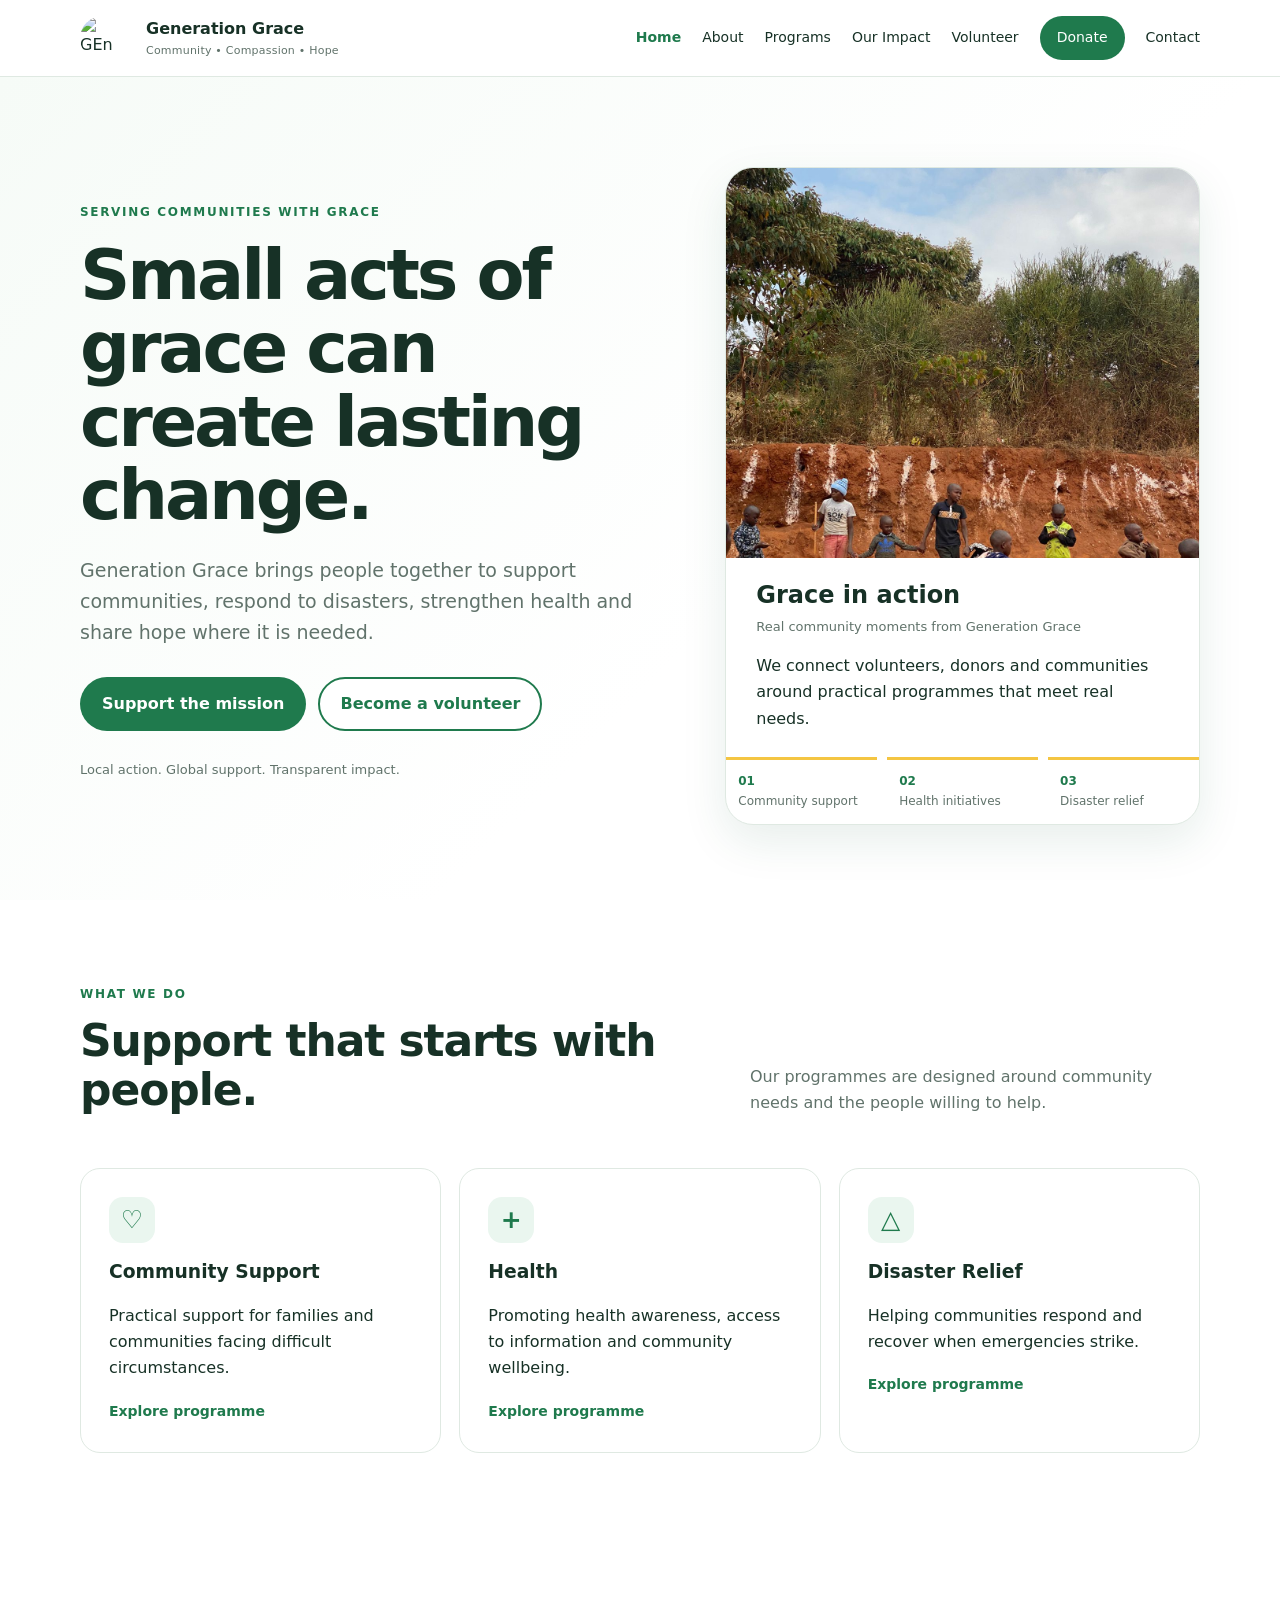
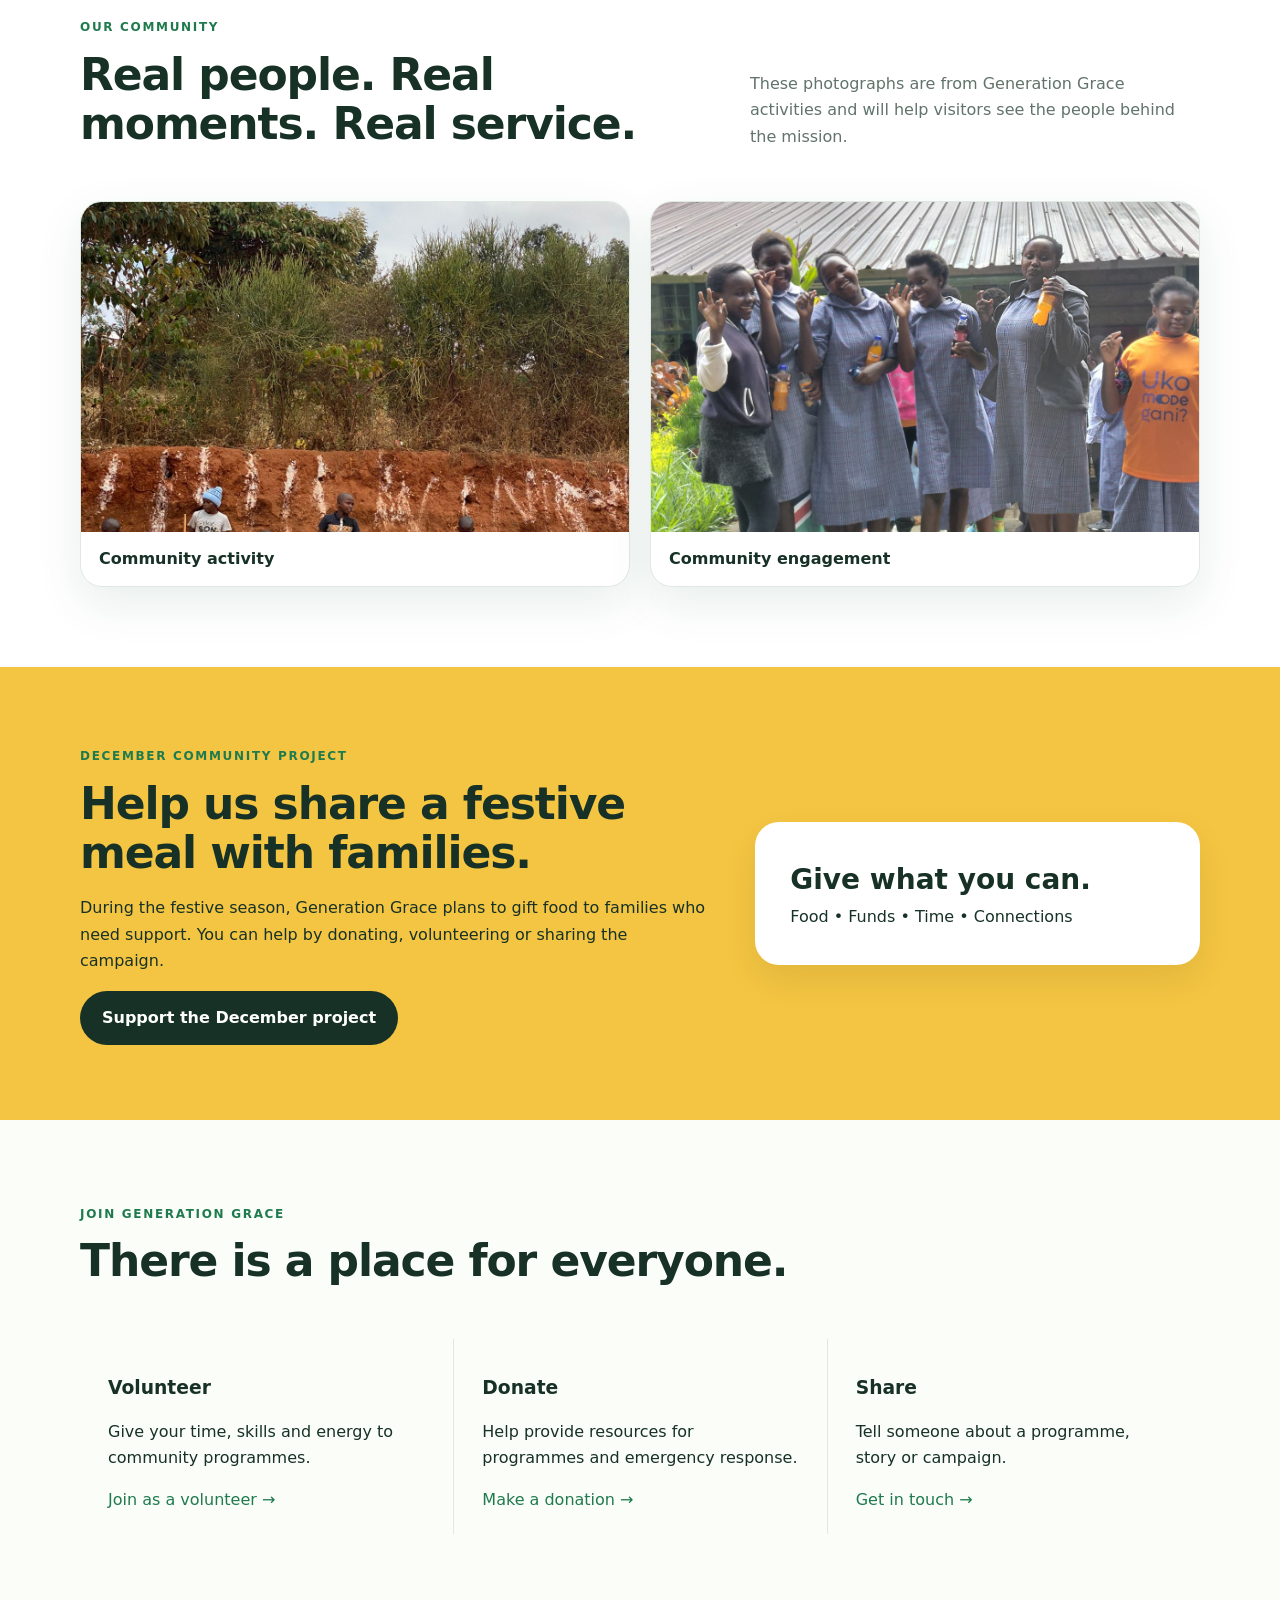
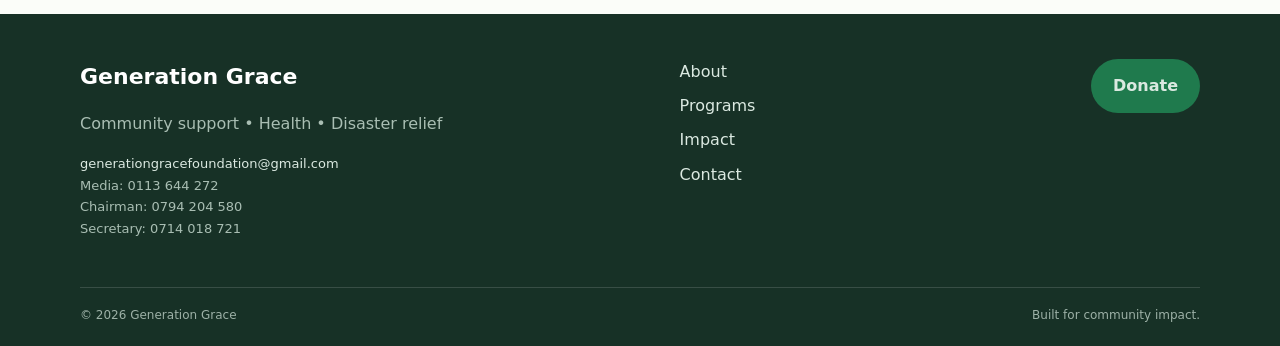
==== index.html @ df06a400 "Update index.html" ====
<!doctype html>
<html lang="en">
<head>
  <meta charset="utf-8">
  <meta name="viewport" content="width=device-width, initial-scale=1">
  <meta name="description" content="Generation Grace Foundation supports communities through community support, health initiatives and disaster relief, with volunteers and donors working together.">
  <title>Generation Grace | Community. Compassion. Hope.</title>
  <link rel="stylesheet" href="assets/css/style.css">
</head>
<body>
<a class="skip-link" href="#main">Skip to content</a>

<header class="site-header">
  <div class="container nav-wrap">
    <a class="brand" href="index.html" aria-label="Generation Grace home">
    <img src="assets/images/logo.jpg" alt="GEn grace logo" style="height: 45px; width: 45px; object-fit: cover; border-radius: 50%; margin-right: 10px;">
      <span><strong>Generation Grace</strong><small>Community • Compassion • Hope</small></span>
    </a>
    <button class="menu-toggle" aria-expanded="false" aria-controls="site-nav">Menu</button>
    <nav id="site-nav" class="site-nav" aria-label="Main navigation">
      <a class="active" href="index.html">Home</a>
      <a href="about.html">About</a>
      <a href="programs.html">Programs</a>
      <a href="impact.html">Our Impact</a>
      <a href="volunteer.html">Volunteer</a>
      <a class="nav-donate" href="donate.html">Donate</a>
      <a href="contact.html">Contact</a>
    </nav>
  </div>
</header>

<main id="main">
<section class="hero">
  <div class="container hero-grid">
    <div>
      <span class="eyebrow">Serving communities with grace</span>
      <h1>Small acts of grace can create lasting change.</h1>
      <p class="lead">Generation Grace brings people together to support communities, respond to disasters, strengthen health and share hope where it is needed.</p>
      <div class="hero-actions">
        <a class="btn btn-primary" href="donate.html">Support the mission</a>
        <a class="btn btn-outline" href="volunteer.html">Become a volunteer</a>
      </div>
      <p class="trust-note">Local action. Global support. Transparent impact.</p>
    </div>
    <div class="hero-card photo-card" aria-label="Generation Grace community activity">
      <img class="hero-photo" src="assets/images/generation-grace-community.jpg" alt="Children taking part in a Generation Grace community activity">
      <div class="photo-caption"><strong>Grace in action</strong><span>Real community moments from Generation Grace</span></div>
      <p>We connect volunteers, donors and communities around practical programmes that meet real needs.</p>
      <div class="mini-stats">
        <div><strong>01</strong><span>Community support</span></div>
        <div><strong>02</strong><span>Health initiatives</span></div>
        <div><strong>03</strong><span>Disaster relief</span></div>
      </div>
    </div>
  </div>
</section>

<section class="section">
  <div class="container">
    <div class="section-heading">
      <div><span class="eyebrow">What we do</span><h2>Support that starts with people.</h2></div>
      <p>Our programmes are designed around community needs and the people willing to help.</p>
    </div>
    <div class="cards-3">
      <article class="card"><span class="icon">♡</span><h3>Community Support</h3><p>Practical support for families and communities facing difficult circumstances.</p><a href="programs.html#community">Explore programme</a></article>
      <article class="card"><span class="icon">+</span><h3>Health</h3><p>Promoting health awareness, access to information and community wellbeing.</p><a href="programs.html#health">Explore programme</a></article>
      <article class="card"><span class="icon">△</span><h3>Disaster Relief</h3><p>Helping communities respond and recover when emergencies strike.</p><a href="programs.html#relief">Explore programme</a></article>
    </div>
  </div>
</section>

<section class="section photo-section">
  <div class="container">
    <div class="section-heading">
      <div><span class="eyebrow">Our community</span><h2>Real people. Real moments. Real service.</h2></div>
      <p>These photographs are from Generation Grace activities and will help visitors see the people behind the mission.</p>
    </div>
    <div class="photo-grid">
      <figure><img src="assets/images/generation-grace-community.jpg" alt="Children participating in a Generation Grace community activity"><figcaption>Community activity</figcaption></figure>
      <figure><img src="assets/images/generation-grace-team.jpg" alt="Young people participating in a Generation Grace activity"><figcaption>Community engagement</figcaption></figure>
    </div>
  </div>
</section>

<section class="campaign">
  <div class="container campaign-grid">
    <div>
      <span class="eyebrow">December community project</span>
      <h2>Help us share a festive meal with families.</h2>
      <p>During the festive season, Generation Grace plans to gift food to families who need support. You can help by donating, volunteering or sharing the campaign.</p>
      <a class="btn btn-dark" href="donate.html?campaign=december">Support the December project</a>
    </div>
    <div class="campaign-box">
      <strong>Give what you can.</strong>
      <span>Food • Funds • Time • Connections</span>
    </div>
  </div>
</section>

<section class="section soft">
  <div class="container">
    <div class="section-heading">
      <div><span class="eyebrow">Join Generation Grace</span><h2>There is a place for everyone.</h2></div>
    </div>
    <div class="join-grid">
      <div><h3>Volunteer</h3><p>Give your time, skills and energy to community programmes.</p><a href="volunteer.html">Join as a volunteer →</a></div>
      <div><h3>Donate</h3><p>Help provide resources for programmes and emergency response.</p><a href="donate.html">Make a donation →</a></div>
      <div><h3>Share</h3><p>Tell someone about a programme, story or campaign.</p><a href="contact.html">Get in touch →</a></div>
    </div>
  </div>
</section>
</main>

<footer class="footer">
  <div class="container footer-grid">
    <div><strong class="footer-brand">Generation Grace</strong><p>Community support • Health • Disaster relief</p>
      <p class="footer-contact"><a href="mailto:generationgracefoundation@gmail.com">generationgracefoundation@gmail.com</a><br>Media: 0113 644 272<br>Chairman: 0794 204 580<br>Secretary: 0714 018 721</p></div>
    <div><a href="about.html">About</a><a href="programs.html">Programs</a><a href="impact.html">Impact</a><a href="contact.html">Contact</a></div>
    <div><a class="btn btn-primary" href="donate.html">Donate</a></div>
  </div>
  <div class="container footer-bottom"><span>© <span id="year"></span> Generation Grace</span><span>Built for community impact.</span></div>
</footer>
<script src="assets/js/main.js"></script>
</body>
</html>
---- assets/css/style.css ----
:root{--green:#1f7a4d;--green-dark:#145437;--green-soft:#eaf6ef;--yellow:#f4c542;--ink:#173126;--muted:#61736b;--white:#fff;--cream:#fbfdf9;--line:#dfe9e2;--shadow:0 16px 45px rgba(20,84,55,.10);--radius:20px}*{box-sizing:border-box}html{scroll-behavior:smooth}body{margin:0;font-family:Inter,ui-sans-serif,system-ui,-apple-system,BlinkMacSystemFont,"Segoe UI",sans-serif;color:var(--ink);background:var(--white);line-height:1.65}a{color:var(--green);text-decoration:none}a:hover{text-decoration:underline}.container{width:min(1120px,92%);margin:auto}.skip-link{position:absolute;left:-9999px;top:auto}.skip-link:focus{left:16px;top:16px;background:#fff;padding:10px 14px;z-index:1000;border-radius:8px}.site-header{position:sticky;top:0;z-index:100;background:rgba(255,255,255,.96);border-bottom:1px solid var(--line);backdrop-filter:blur(10px)}.nav-wrap{min-height:76px;display:flex;align-items:center;justify-content:space-between;gap:24px}.brand{display:flex;align-items:center;gap:11px;color:var(--ink);text-decoration:none}.brand small{display:block;color:var(--muted);font-size:11px;letter-spacing:.02em}.logo-placeholder{display:grid;place-items:center;width:46px;height:46px;border-radius:50%;background:var(--green);color:#fff;font-weight:800;border:5px solid var(--yellow)}.site-nav{display:flex;align-items:center;gap:21px;font-size:14px}.site-nav a{color:var(--ink)}.site-nav a.active{color:var(--green);font-weight:750}.site-nav .nav-donate{background:var(--green);color:#fff;padding:10px 17px;border-radius:999px}.menu-toggle{display:none;border:1px solid var(--line);background:#fff;border-radius:9px;padding:9px 12px;font-weight:700}.hero{background:linear-gradient(135deg,#f6fbf7 0%,#fff 60%);padding:90px 0 75px}.hero-grid{display:grid;grid-template-columns:1.1fr .9fr;gap:65px;align-items:center}.eyebrow{display:inline-block;text-transform:uppercase;letter-spacing:.14em;font-weight:800;font-size:12px;color:var(--green)}h1{font-size:clamp(40px,6vw,70px);line-height:1.05;letter-spacing:-.045em;margin:14px 0 22px}h2{font-size:clamp(29px,4vw,44px);line-height:1.12;letter-spacing:-.025em;margin:10px 0 18px}h3{line-height:1.2}.lead{font-size:19px;color:var(--muted);max-width:650px}.hero-actions{display:flex;flex-wrap:wrap;gap:12px;margin:28px 0}.btn{display:inline-flex;align-items:center;justify-content:center;min-height:48px;padding:12px 20px;border-radius:999px;font-weight:800;border:2px solid transparent;cursor:pointer;text-decoration:none}.btn:hover{text-decoration:none;transform:translateY(-1px)}.btn-primary{background:var(--green);color:#fff}.btn-outline{background:#fff;border-color:var(--green);color:var(--green)}.btn-dark{background:var(--ink);color:#fff}.trust-note,.small-note{font-size:13px;color:var(--muted)}.hero-card{background:#fff;border:1px solid var(--line);border-radius:28px;padding:32px;box-shadow:var(--shadow)}.hands-art{height:220px;border-radius:20px;background:linear-gradient(145deg,var(--green-soft),#fff8d9);display:grid;place-items:center;font-size:88px;margin-bottom:25px}.mini-stats{display:grid;grid-template-columns:repeat(3,1fr);gap:10px;margin-top:25px}.mini-stats div{padding:12px;border-top:3px solid var(--yellow)}.mini-stats strong,.mini-stats span{display:block}.mini-stats strong{font-size:12px;color:var(--green)}.mini-stats span{font-size:12px;color:var(--muted)}.section{padding:80px 0}.section.soft{background:var(--cream)}.section-heading{display:flex;justify-content:space-between;gap:40px;align-items:end;margin-bottom:35px}.section-heading>p{max-width:450px;color:var(--muted)}.cards-3{display:grid;grid-template-columns:repeat(3,1fr);gap:18px}.card,.side-card,.form-card,.payment-card{border:1px solid var(--line);border-radius:var(--radius);padding:28px;background:#fff}.card{min-height:245px}.icon{display:grid;place-items:center;width:46px;height:46px;border-radius:14px;background:var(--green-soft);color:var(--green);font-size:25px;font-weight:900}.card a{font-weight:800;font-size:14px}.campaign{padding:75px 0;background:var(--yellow)}.campaign-grid{display:grid;grid-template-columns:1fr .7fr;gap:40px;align-items:center}.campaign-box{background:#fff;border-radius:24px;padding:35px;box-shadow:0 15px 35px rgba(0,0,0,.08)}.campaign-box strong,.campaign-box span{display:block}.campaign-box strong{font-size:28px}.join-grid{display:grid;grid-template-columns:repeat(3,1fr);gap:0}.join-grid>div{padding:20px 28px;border-left:1px solid var(--line)}.join-grid>div:first-child{border-left:0}.page-hero{padding:75px 0;background:var(--green-soft)}.page-hero h1{font-size:clamp(40px,6vw,62px);max-width:800px}.page-hero p{font-size:19px;color:var(--muted);max-width:720px}.content-narrow{max-width:900px}.values{display:grid;grid-template-columns:repeat(2,1fr);gap:16px;margin-top:30px}.values article{padding:24px;border:1px solid var(--line);border-radius:16px}.values span{font-weight:900;color:var(--green)}.quote-band{background:var(--ink);color:#fff;padding:70px 0}.quote-band p{font-size:clamp(28px,4vw,48px);max-width:850px;line-height:1.2;margin:0}.program-list{display:grid;gap:20px}.program{display:grid;grid-template-columns:80px 1fr;gap:25px;padding:34px;border:1px solid var(--line);border-radius:22px}.program-number{font-size:25px;font-weight:900;color:var(--green)}.program ul{color:var(--muted)}.featured-program{background:var(--green-soft);border-color:#b9dec8}.impact-grid{display:grid;grid-template-columns:repeat(3,1fr);gap:18px}.impact-stat{padding:28px;border:1px solid var(--line);border-radius:18px}.impact-stat strong{display:block;font-size:45px;color:var(--green)}.impact-stat span,.impact-stat small{display:block}.impact-stat small{color:var(--muted);font-size:12px}.story-placeholder{margin-top:25px;padding:45px;border-radius:24px;background:var(--cream);border:1px dashed #aac8b5}.form-layout{display:grid;grid-template-columns:1fr .45fr;gap:35px}.form-layout form,.form-card form{display:grid;gap:17px}label{font-weight:750;font-size:14px}input,select,textarea{display:block;width:100%;margin-top:7px;border:1px solid #cbd9d0;border-radius:10px;padding:13px 14px;font:inherit;background:#fff;color:var(--ink)}input:focus,select:focus,textarea:focus{outline:3px solid rgba(244,197,66,.35);border-color:var(--green)}.hidden{position:absolute;left:-9999px}.side-card{height:max-content;background:var(--green-soft)}.side-card li{margin:9px 0}.donation-grid{display:grid;grid-template-columns:1fr 1fr;gap:35px}.payment-card{margin:15px 0}.payment-placeholder{padding:15px;border-radius:10px;background:#f5f8f5;color:var(--muted);font-family:ui-monospace,monospace}.footer{background:var(--ink);color:#dbe9e1;padding:45px 0 20px}.footer-grid{display:grid;grid-template-columns:1.5fr 1fr auto;gap:35px;align-items:start}.footer-brand{font-size:22px;color:#fff}.footer-grid p{color:#a9beb3}.footer-grid>div:nth-child(2){display:grid;gap:8px}.footer-grid a{color:#dbe9e1}.footer-bottom{border-top:1px solid rgba(255,255,255,.14);margin-top:35px;padding-top:18px;display:flex;justify-content:space-between;gap:20px;font-size:12px;color:#9db1a7}@media(max-width:800px){.menu-toggle{display:block}.site-nav{display:none;position:absolute;left:4%;right:4%;top:72px;background:#fff;border:1px solid var(--line);padding:15px;border-radius:15px;box-shadow:var(--shadow);flex-direction:column;align-items:stretch}.site-nav.open{display:flex}.site-nav .nav-donate{text-align:center}.hero{padding:60px 0}.hero-grid,.campaign-grid,.form-layout,.donation-grid{grid-template-columns:1fr}.cards-3,.impact-grid{grid-template-columns:1fr}.section-heading{display:block}.join-grid{grid-template-columns:1fr}.join-grid>div,.join-grid>div:first-child{border-left:0;border-top:1px solid var(--line);padding:25px 0}.join-grid>div:first-child{border-top:0}.footer-grid{grid-template-columns:1fr}.footer-bottom{display:block}.footer-bottom span{display:block;margin-top:6px}.values{grid-template-columns:1fr}.program{grid-template-columns:1fr;gap:5px}.mini-stats{grid-template-columns:1fr 1fr}.hero-card{padding:22px}}@media(prefers-reduced-motion:reduce){html{scroll-behavior:auto}.btn:hover{transform:none}}
.photo-card{overflow:hidden;padding:0}.photo-card>p,.photo-card>h2{margin-left:30px;margin-right:30px}.hero-photo{display:block;width:100%;height:390px;object-fit:cover;object-position:center 45%}.photo-caption{padding:18px 30px 0;display:flex;flex-direction:column}.photo-caption strong{font-size:24px}.photo-caption span{color:var(--muted);font-size:13px}.photo-section{background:#fff}.photo-grid,.impact-photos{display:grid;grid-template-columns:1fr 1fr;gap:20px}.photo-grid figure,.impact-photos figure{margin:0;border-radius:22px;overflow:hidden;border:1px solid var(--line);background:#fff;box-shadow:var(--shadow)}.photo-grid img,.impact-photos img{display:block;width:100%;height:330px;object-fit:cover}.photo-grid figcaption,.impact-photos figcaption{padding:14px 18px;font-weight:800}.impact-photos{margin:35px 0}.footer-contact{font-size:13px}.footer-contact a{color:#dbe9e1}@media(max-width:800px){.hero-photo{height:360px}.photo-grid,.impact-photos{grid-template-columns:1fr}.photo-grid img,.impact-photos img{height:300px}}
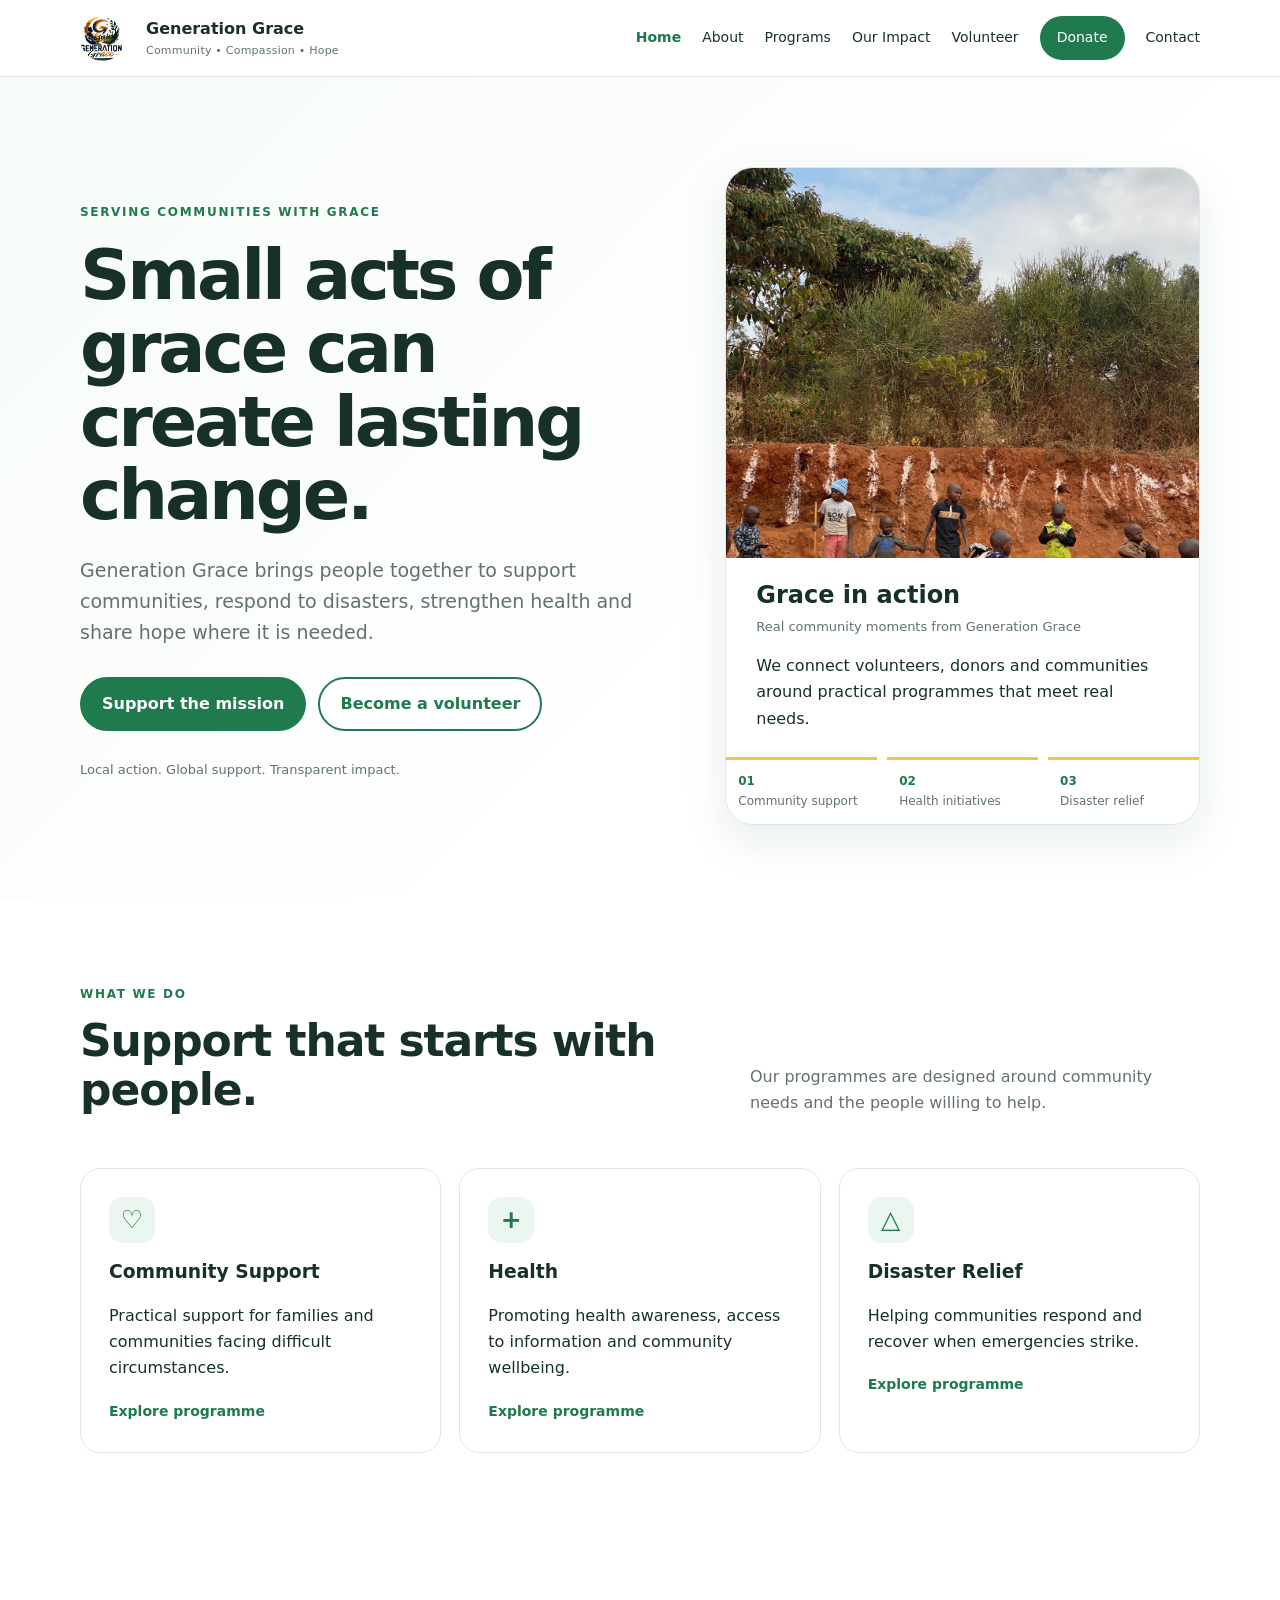
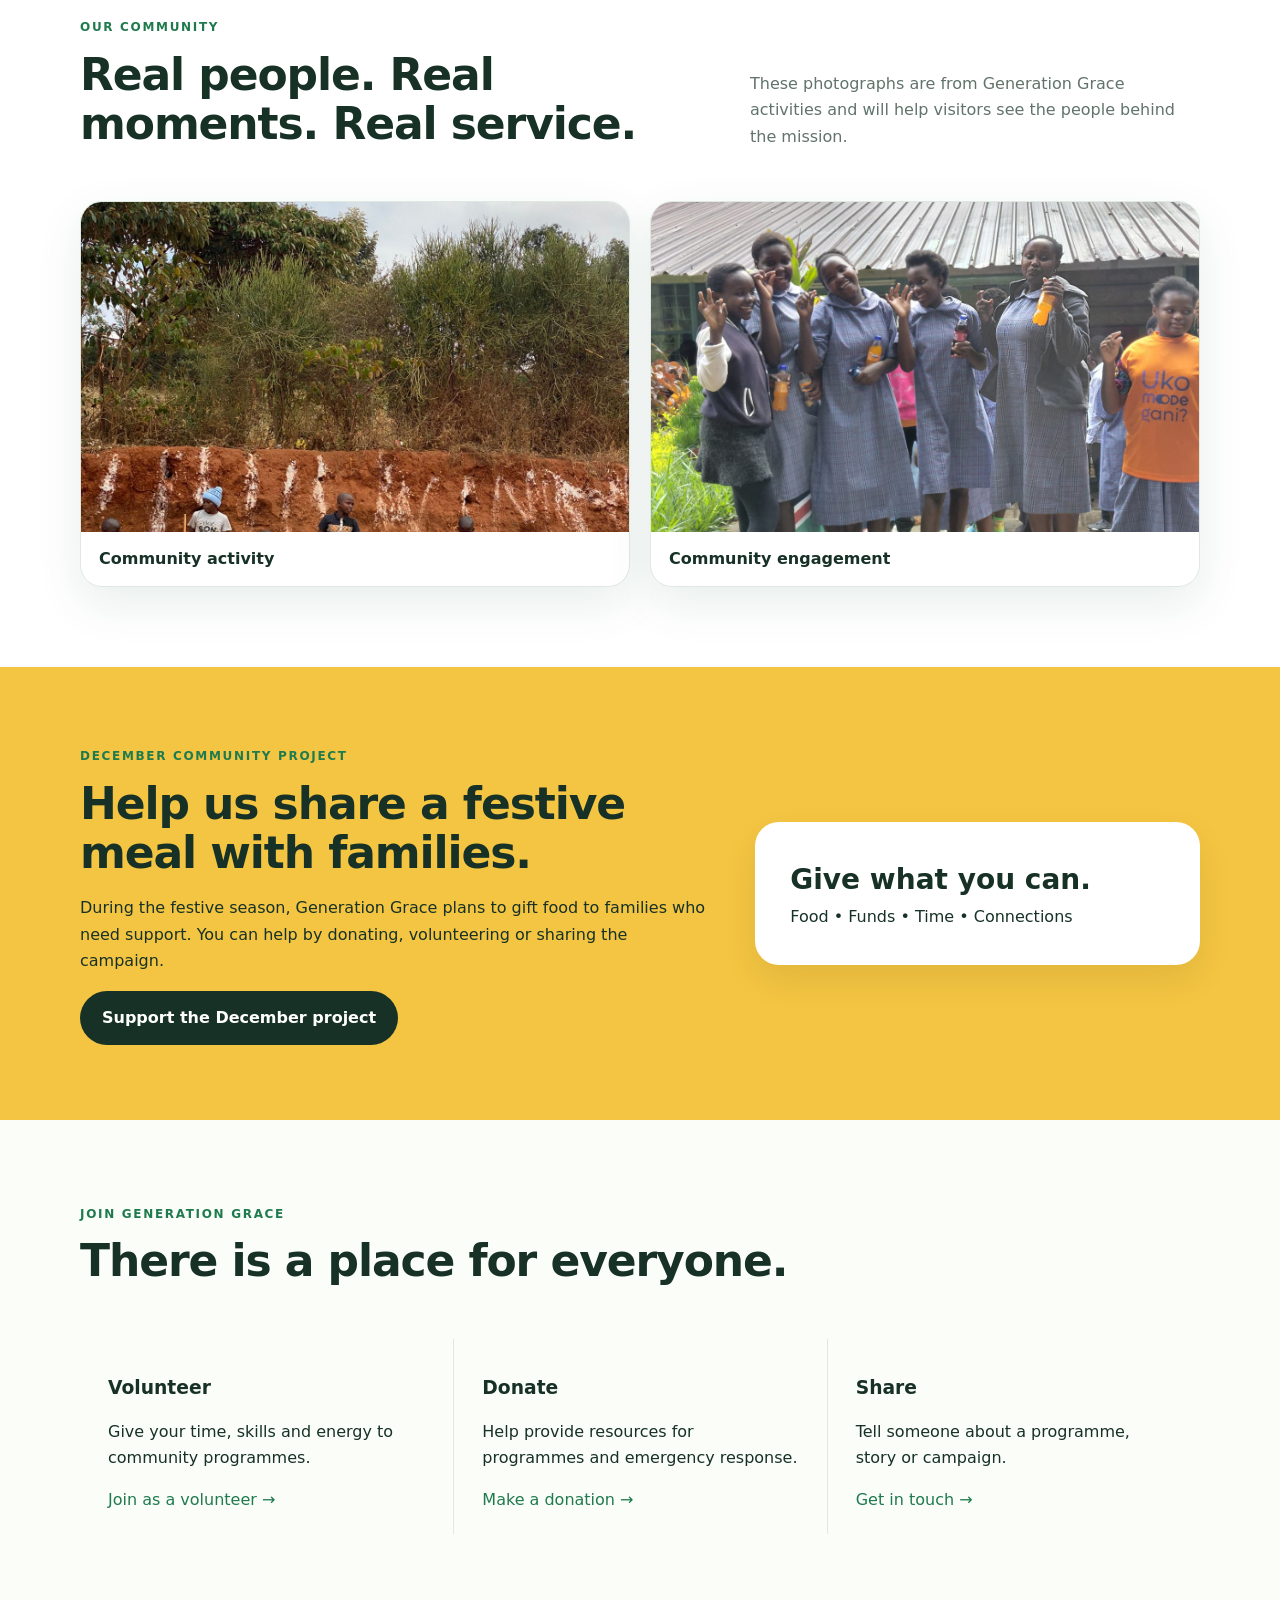
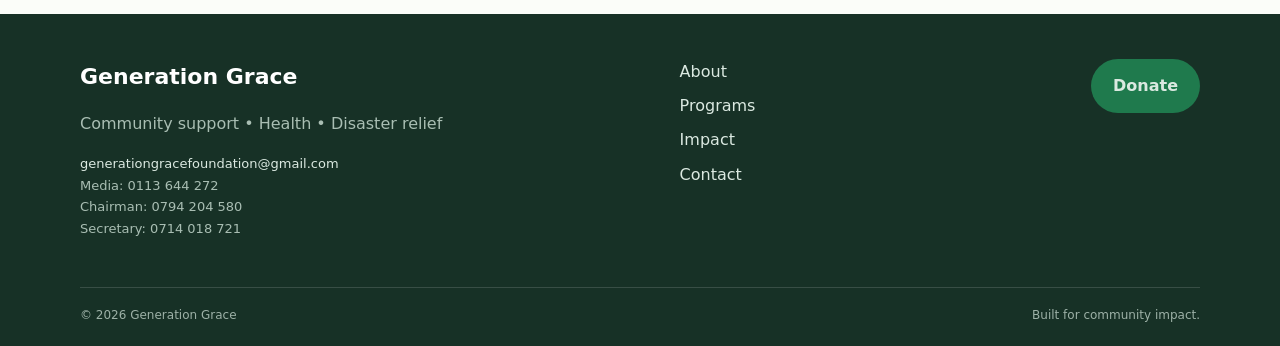
==== commit c5ba0646: "Update index.html" ====
--- a/index.html
+++ b/index.html
@@ -13,7 +13,7 @@
 <header class="site-header">
   <div class="container nav-wrap">
     <a class="brand" href="index.html" aria-label="Generation Grace home">
-    <img src="assets/images/logo.jpg" alt="GEn grace logo" style="height: 45px; width: 45px; object-fit: cover; border-radius: 50%; margin-right: 10px;">
+    <img src="assets/images/GEn grace logo.png" alt="Generation grace logo" style="height: 45px; width: 45px; object-fit: cover; border-radius: 50%; margin-right: 10px;">
       <span><strong>Generation Grace</strong><small>Community • Compassion • Hope</small></span>
     </a>
     <button class="menu-toggle" aria-expanded="false" aria-controls="site-nav">Menu</button>
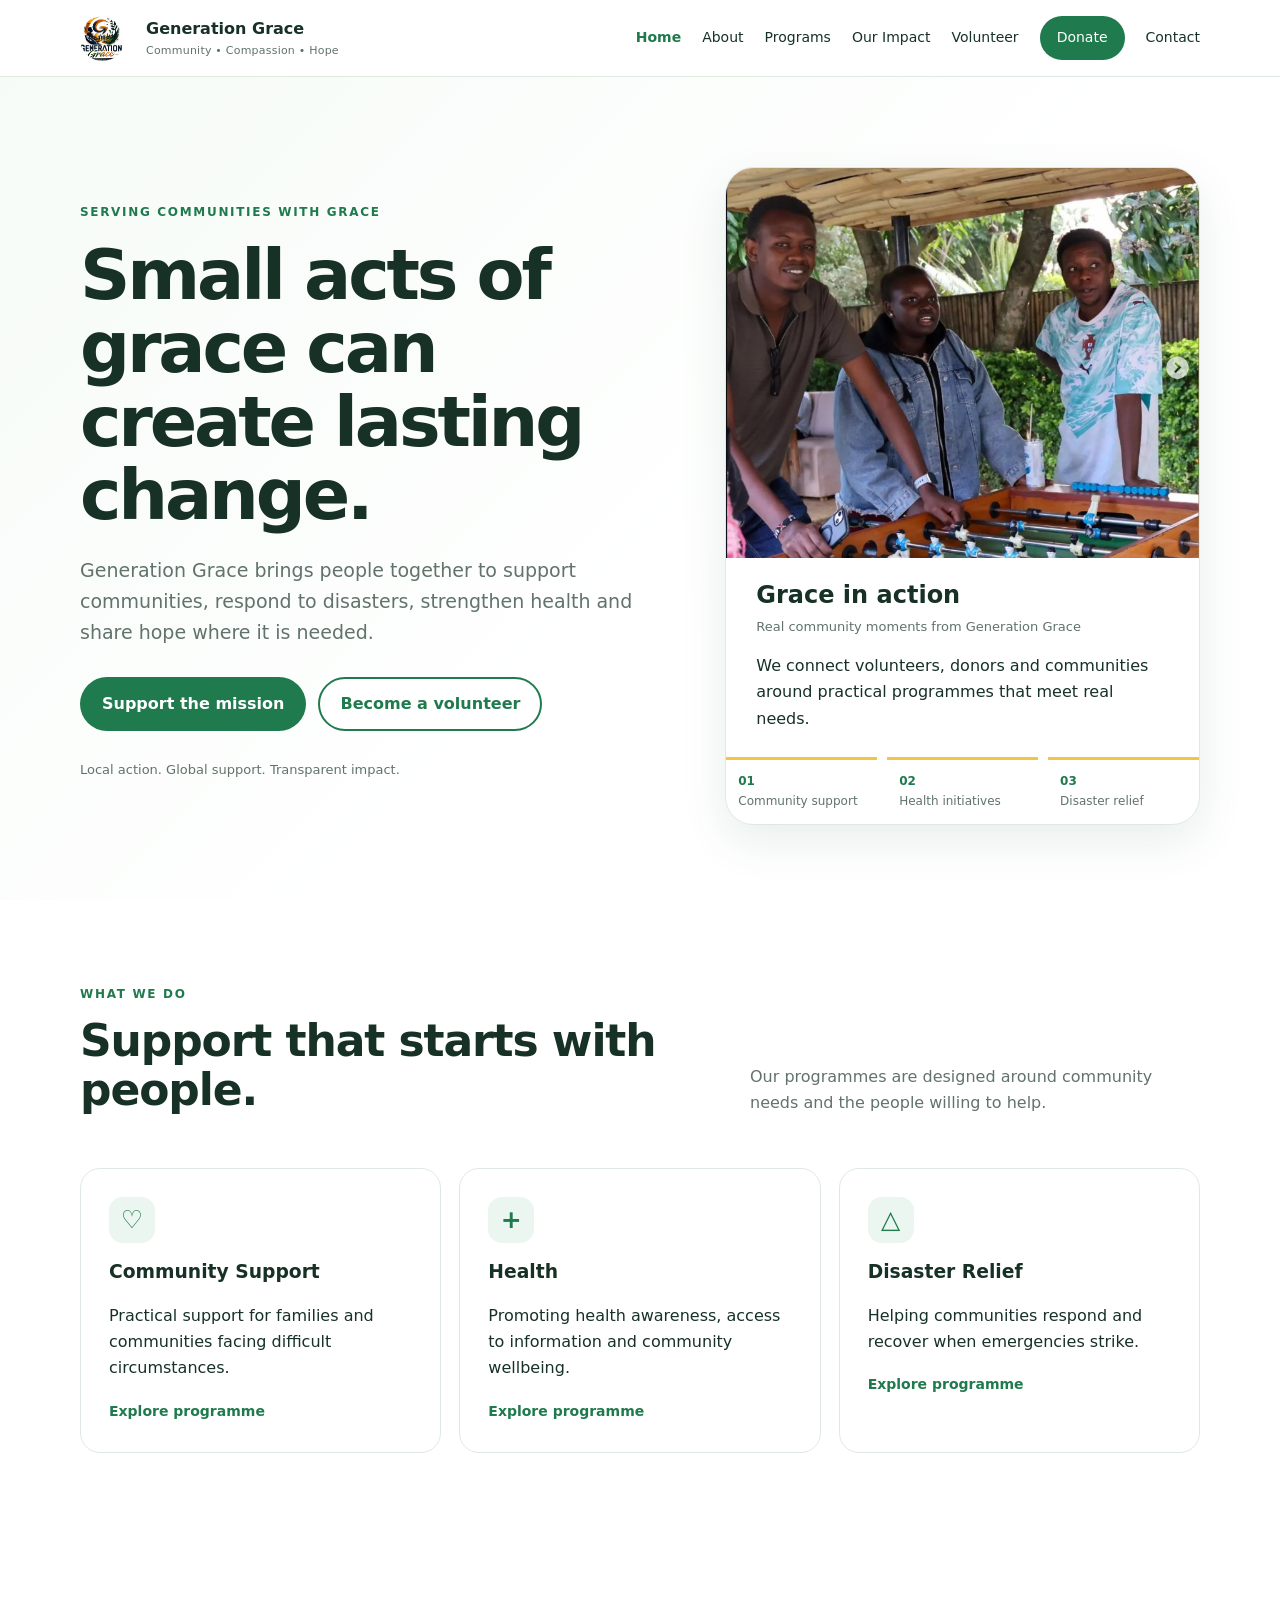
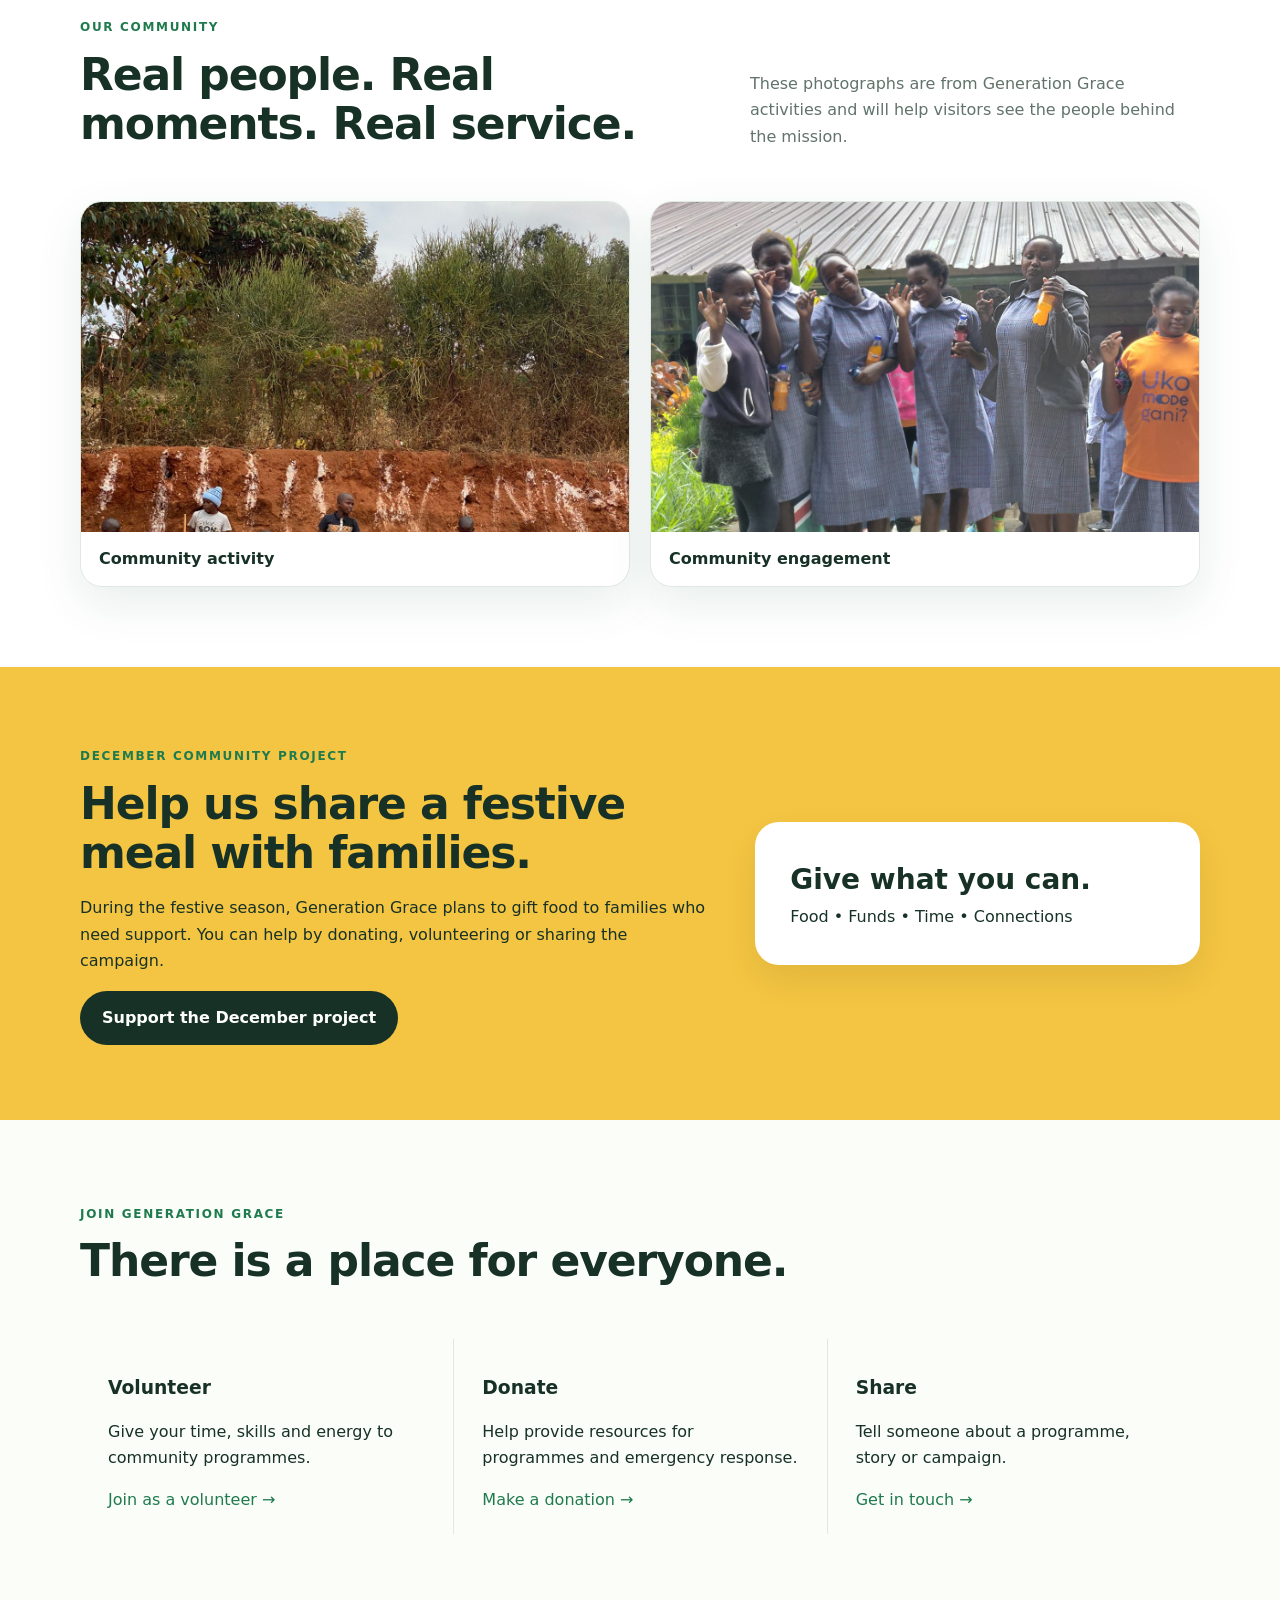
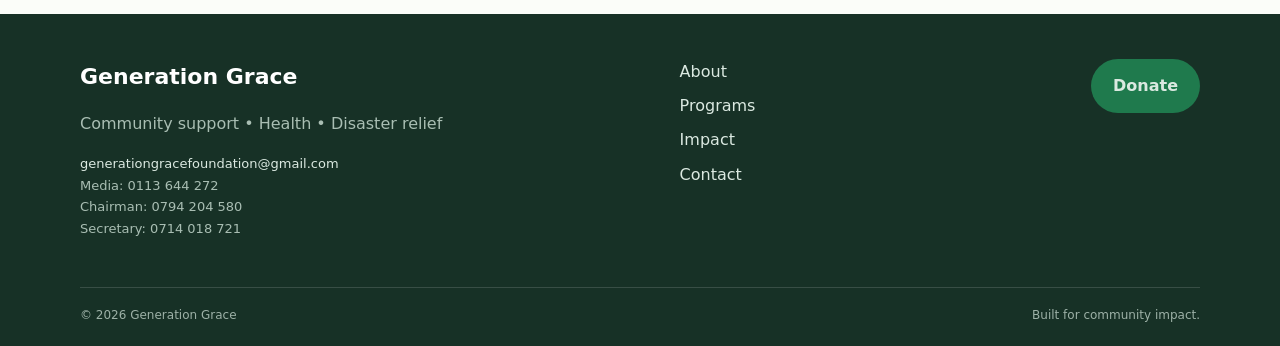
==== commit 76c461e5: "Update index.html" ====
--- a/index.html
+++ b/index.html
@@ -43,7 +43,7 @@
       <p class="trust-note">Local action. Global support. Transparent impact.</p>
     </div>
     <div class="hero-card photo-card" aria-label="Generation Grace community activity">
-      <img class="hero-photo" src="assets/images/generation-grace-community.jpg" alt="Children taking part in a Generation Grace community activity">
+      <img class="hero-photo" src="assets/images/retreat.jpg" alt="Genaration Grace members having a retreat">
       <div class="photo-caption"><strong>Grace in action</strong><span>Real community moments from Generation Grace</span></div>
       <p>We connect volunteers, donors and communities around practical programmes that meet real needs.</p>
       <div class="mini-stats">
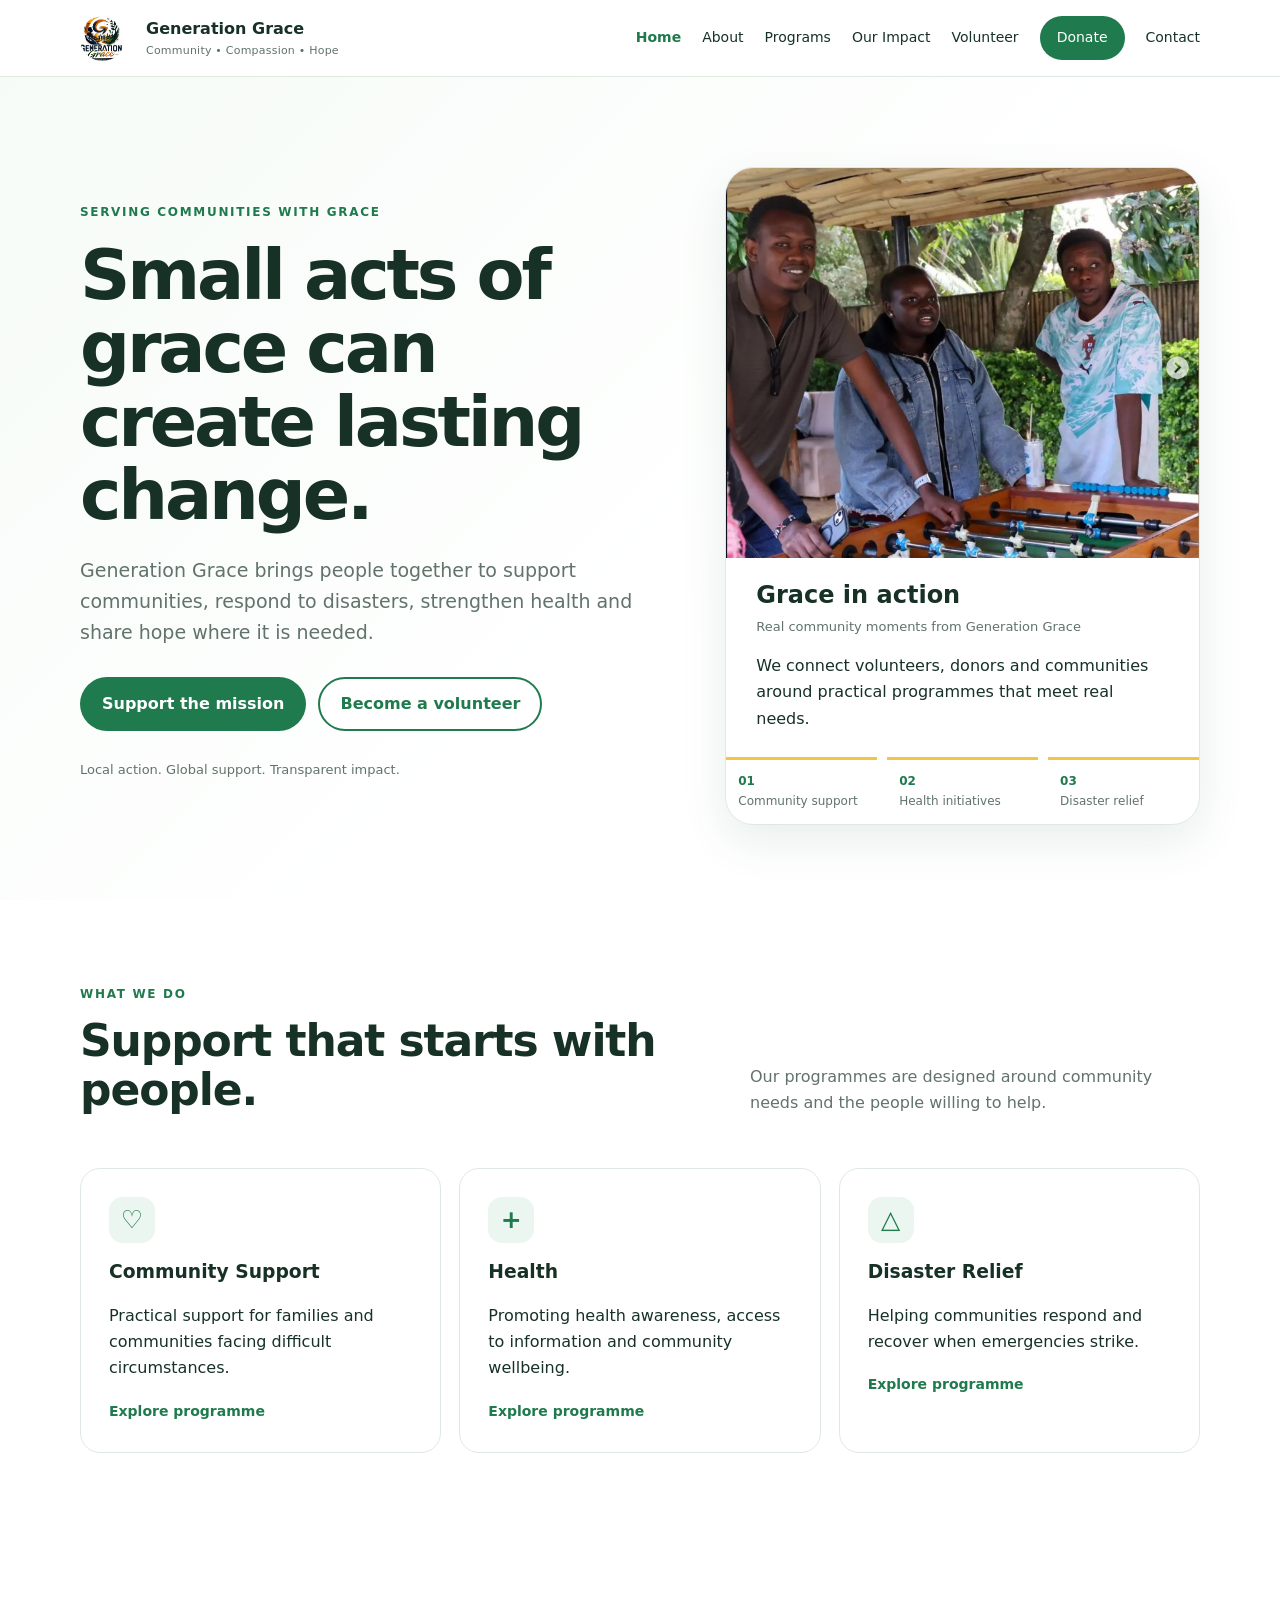
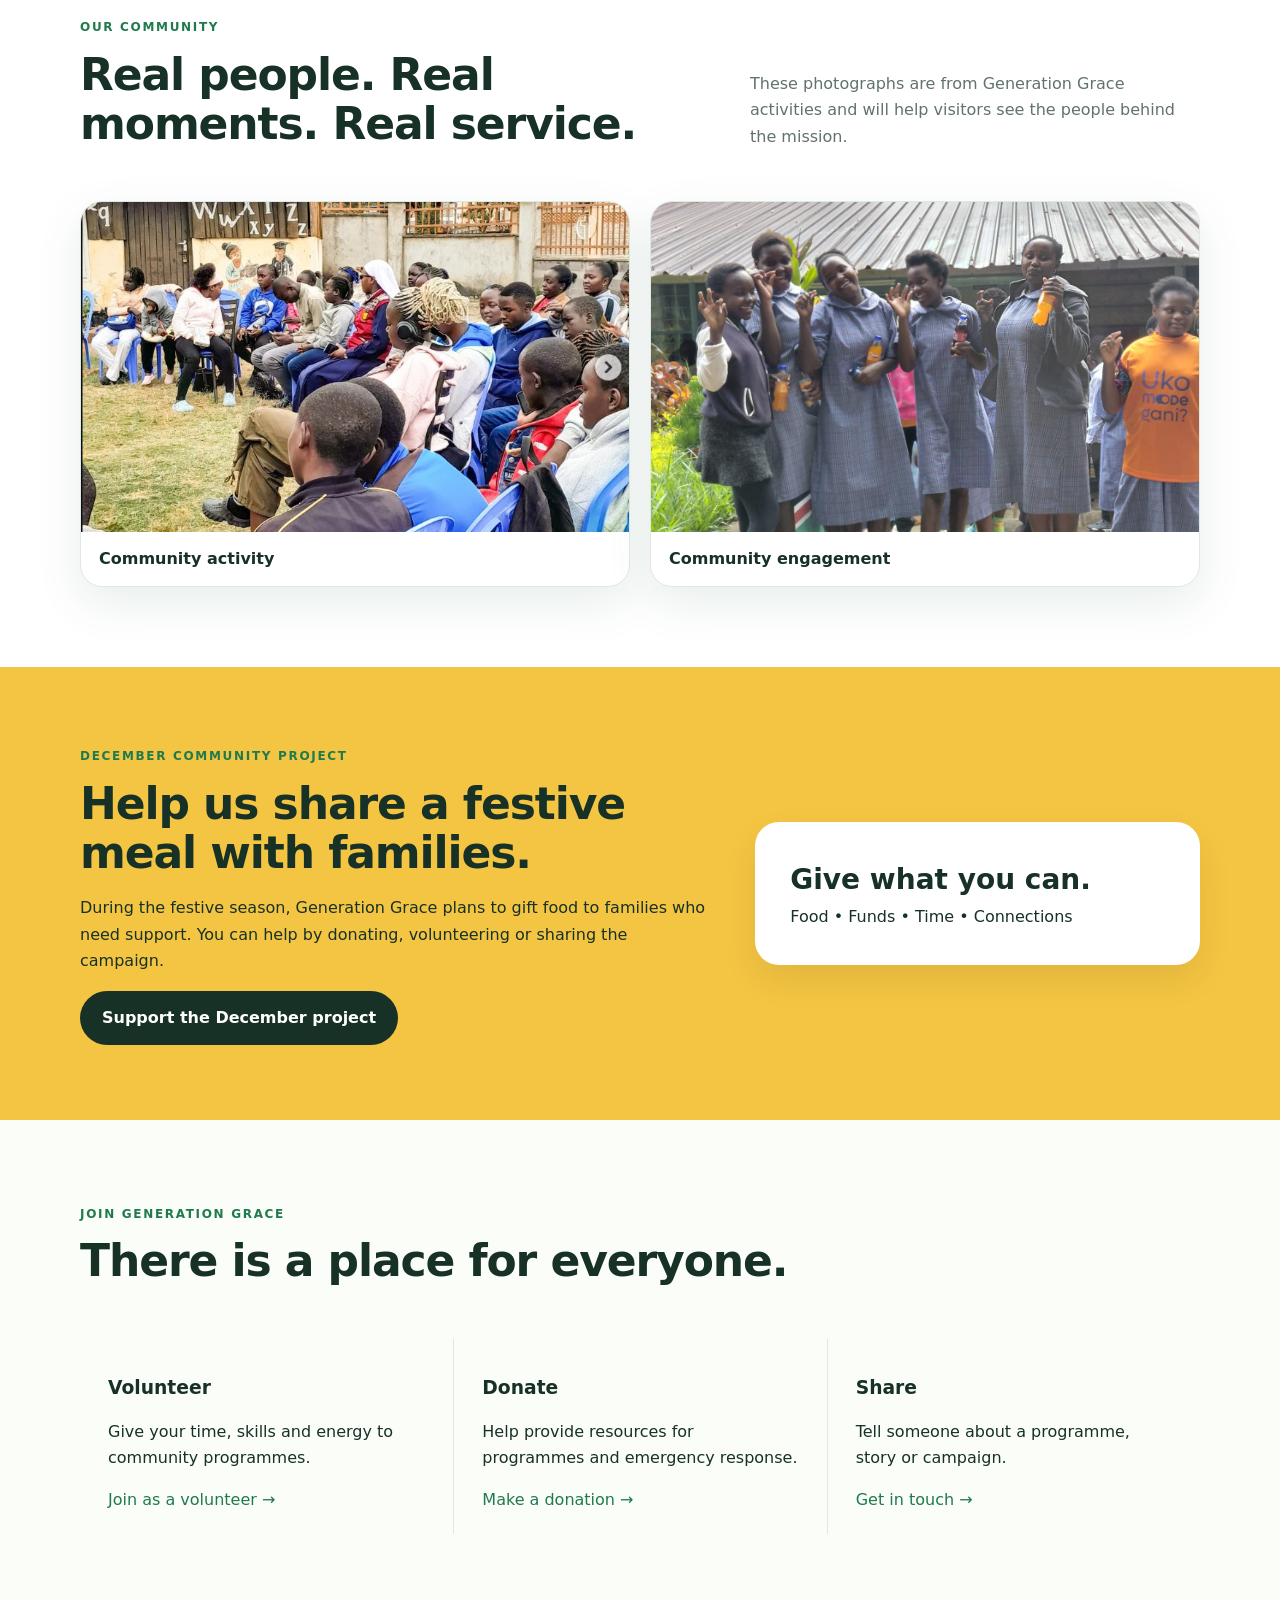
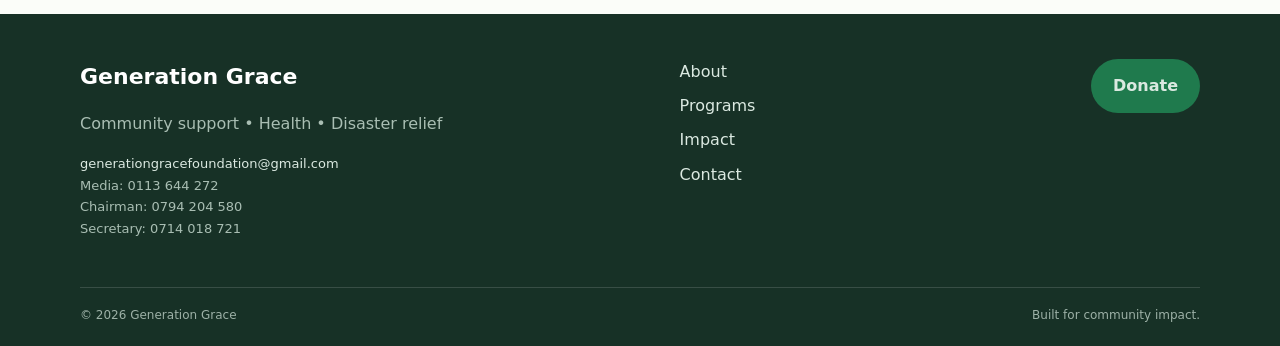
==== commit c02e7dd5: "Update index.html" ====
--- a/index.html
+++ b/index.html
@@ -42,7 +42,7 @@
       </div>
       <p class="trust-note">Local action. Global support. Transparent impact.</p>
     </div>
-    <div class="hero-card photo-card" aria-label="Generation Grace community activity">
+    <div class="hero-card photo-card" aria-label="Generation Grace Retreat">
       <img class="hero-photo" src="assets/images/retreat.jpg" alt="Genaration Grace members having a retreat">
       <div class="photo-caption"><strong>Grace in action</strong><span>Real community moments from Generation Grace</span></div>
       <p>We connect volunteers, donors and communities around practical programmes that meet real needs.</p>
@@ -76,7 +76,7 @@
       <p>These photographs are from Generation Grace activities and will help visitors see the people behind the mission.</p>
     </div>
     <div class="photo-grid">
-      <figure><img src="assets/images/generation-grace-community.jpg" alt="Children participating in a Generation Grace community activity"><figcaption>Community activity</figcaption></figure>
+      <figure><img src="assets/images/grace.jpg" alt="Children participating in a Generation Grace community activity"><figcaption>Community activity</figcaption></figure>
       <figure><img src="assets/images/generation-grace-team.jpg" alt="Young people participating in a Generation Grace activity"><figcaption>Community engagement</figcaption></figure>
     </div>
   </div>
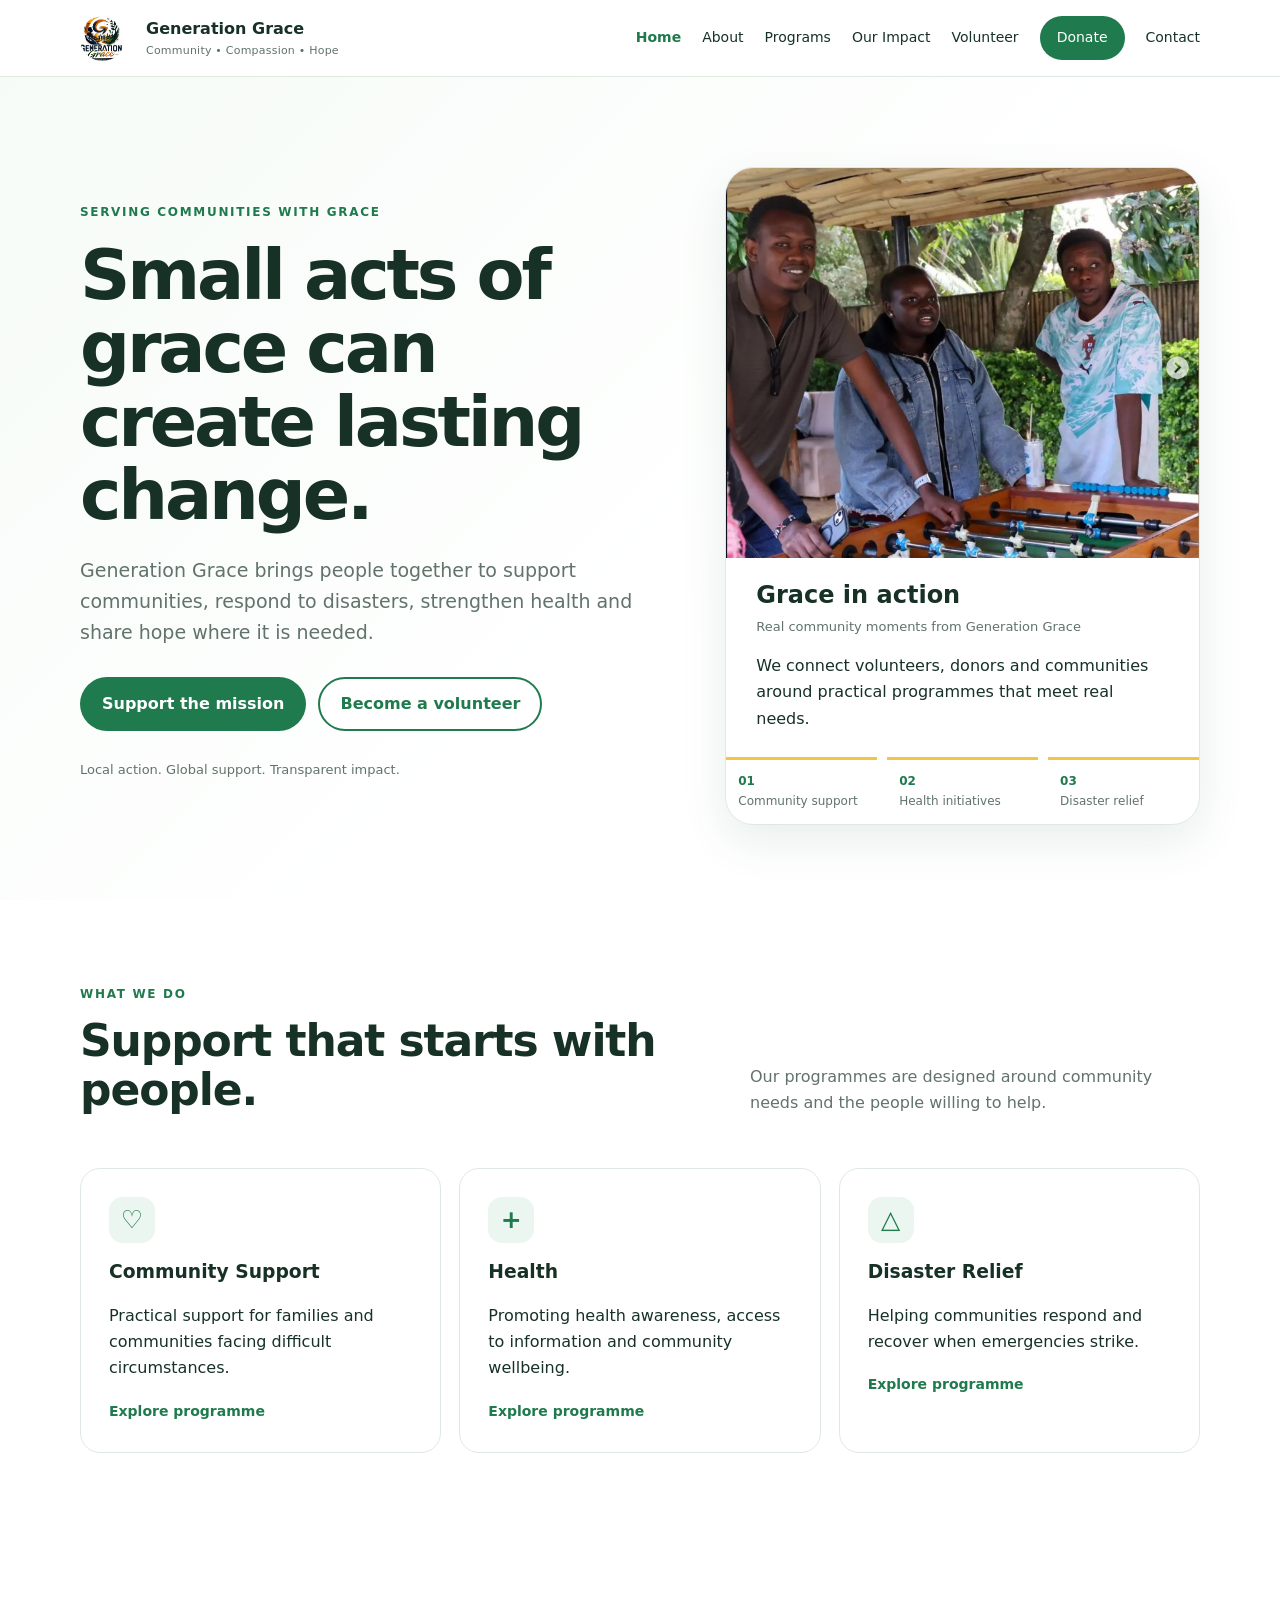
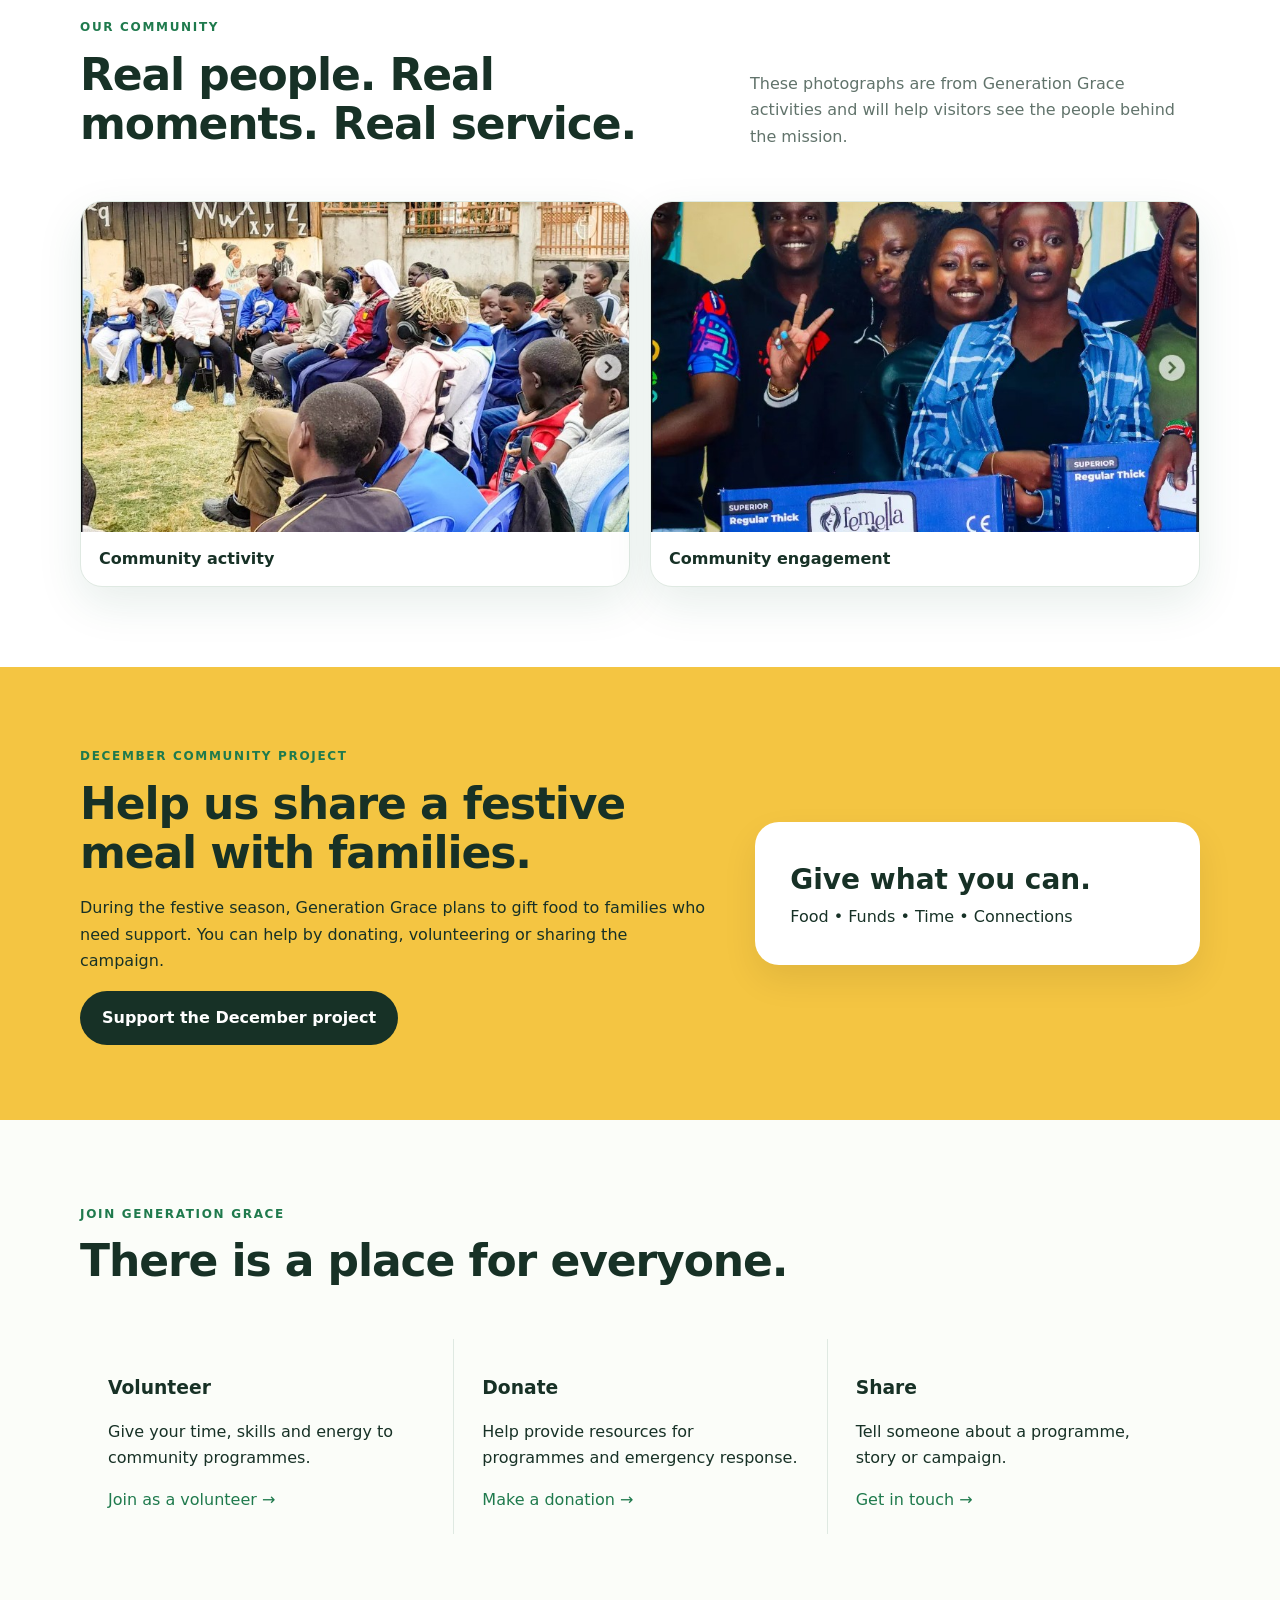
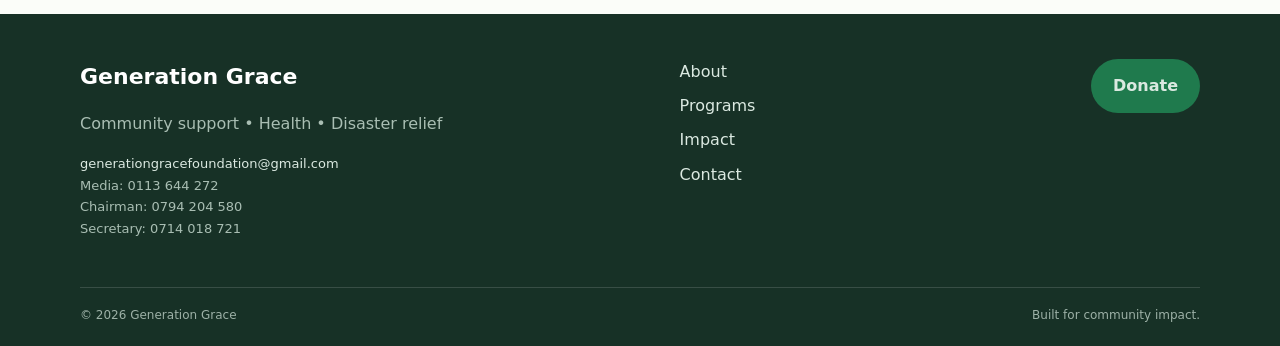
==== commit 898dadab: "Update index.html" ====
--- a/index.html
+++ b/index.html
@@ -77,7 +77,7 @@
     </div>
     <div class="photo-grid">
       <figure><img src="assets/images/grace.jpg" alt="Children participating in a Generation Grace community activity"><figcaption>Community activity</figcaption></figure>
-      <figure><img src="assets/images/generation-grace-team.jpg" alt="Young people participating in a Generation Grace activity"><figcaption>Community engagement</figcaption></figure>
+      <figure><img src="assets/images/commitee.jpg" alt="Generation Grace commitee members"><figcaption>Community engagement</figcaption></figure>
     </div>
   </div>
 </section>
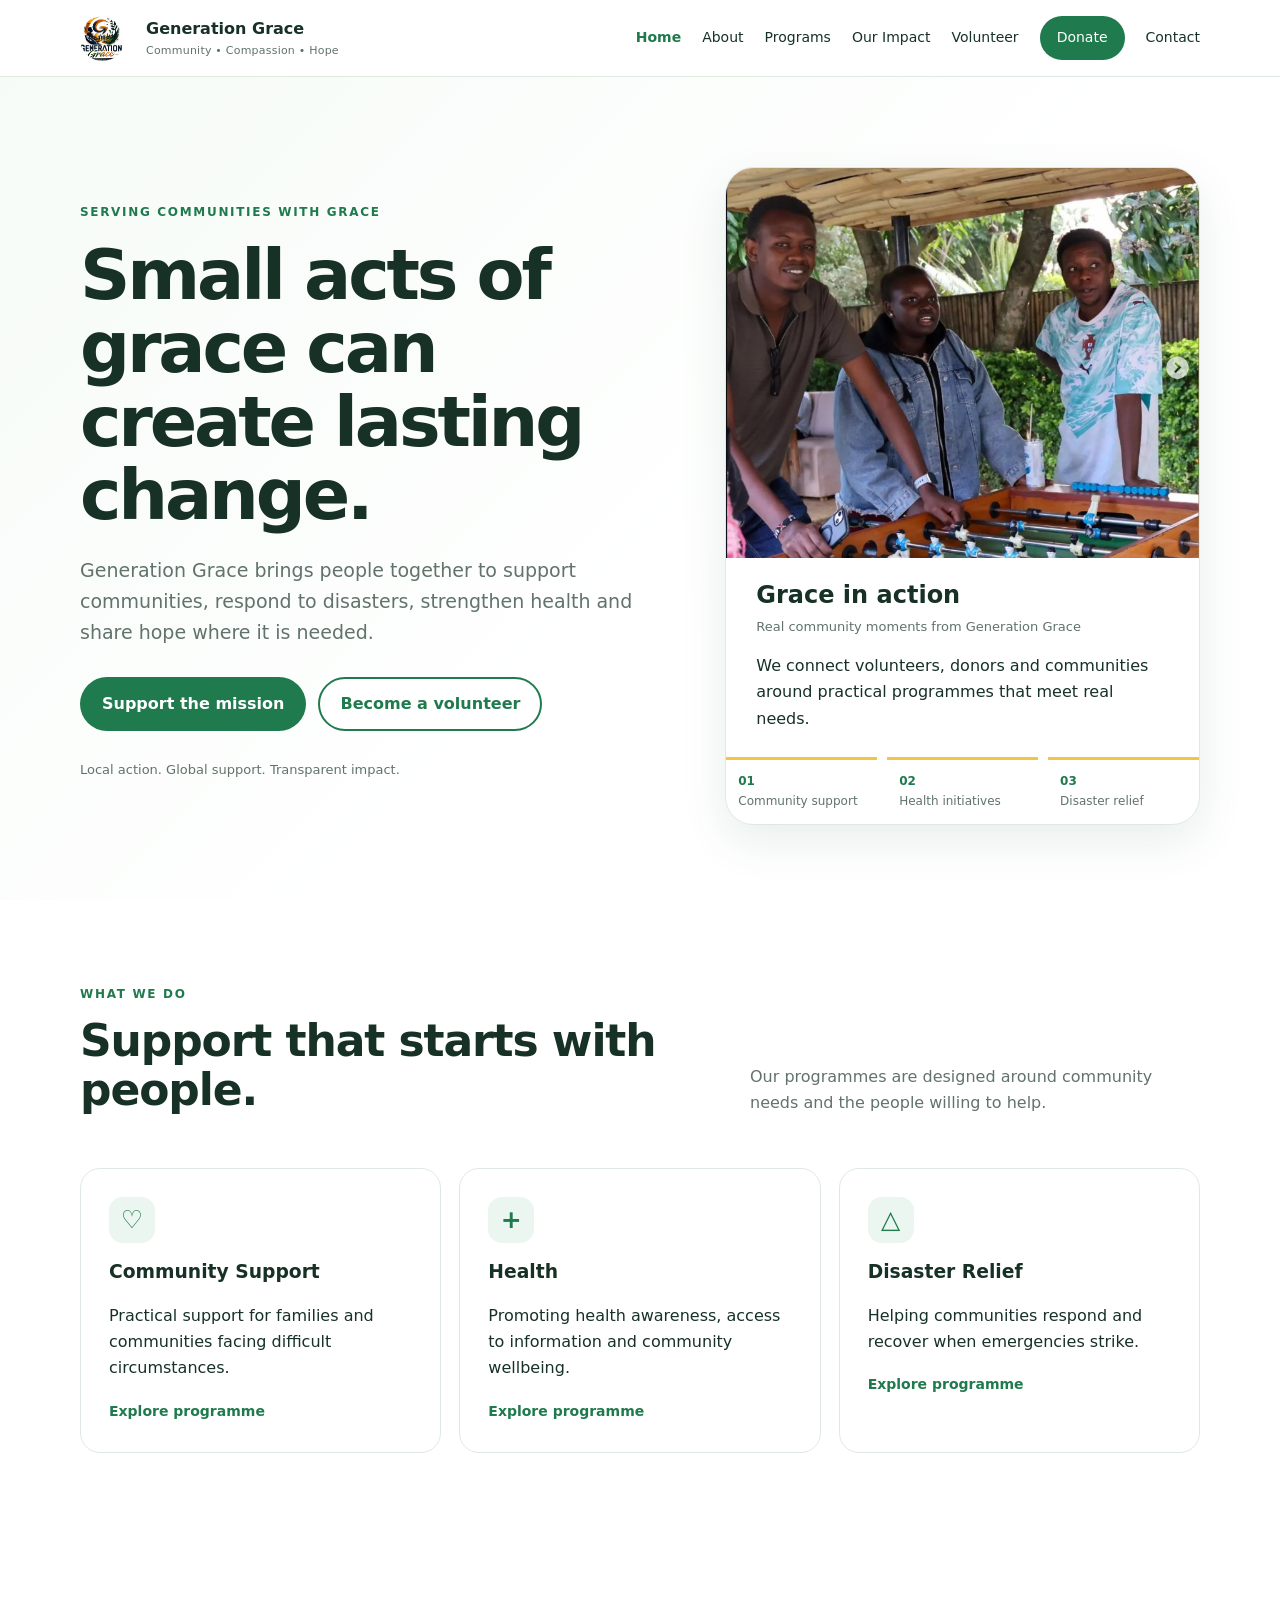
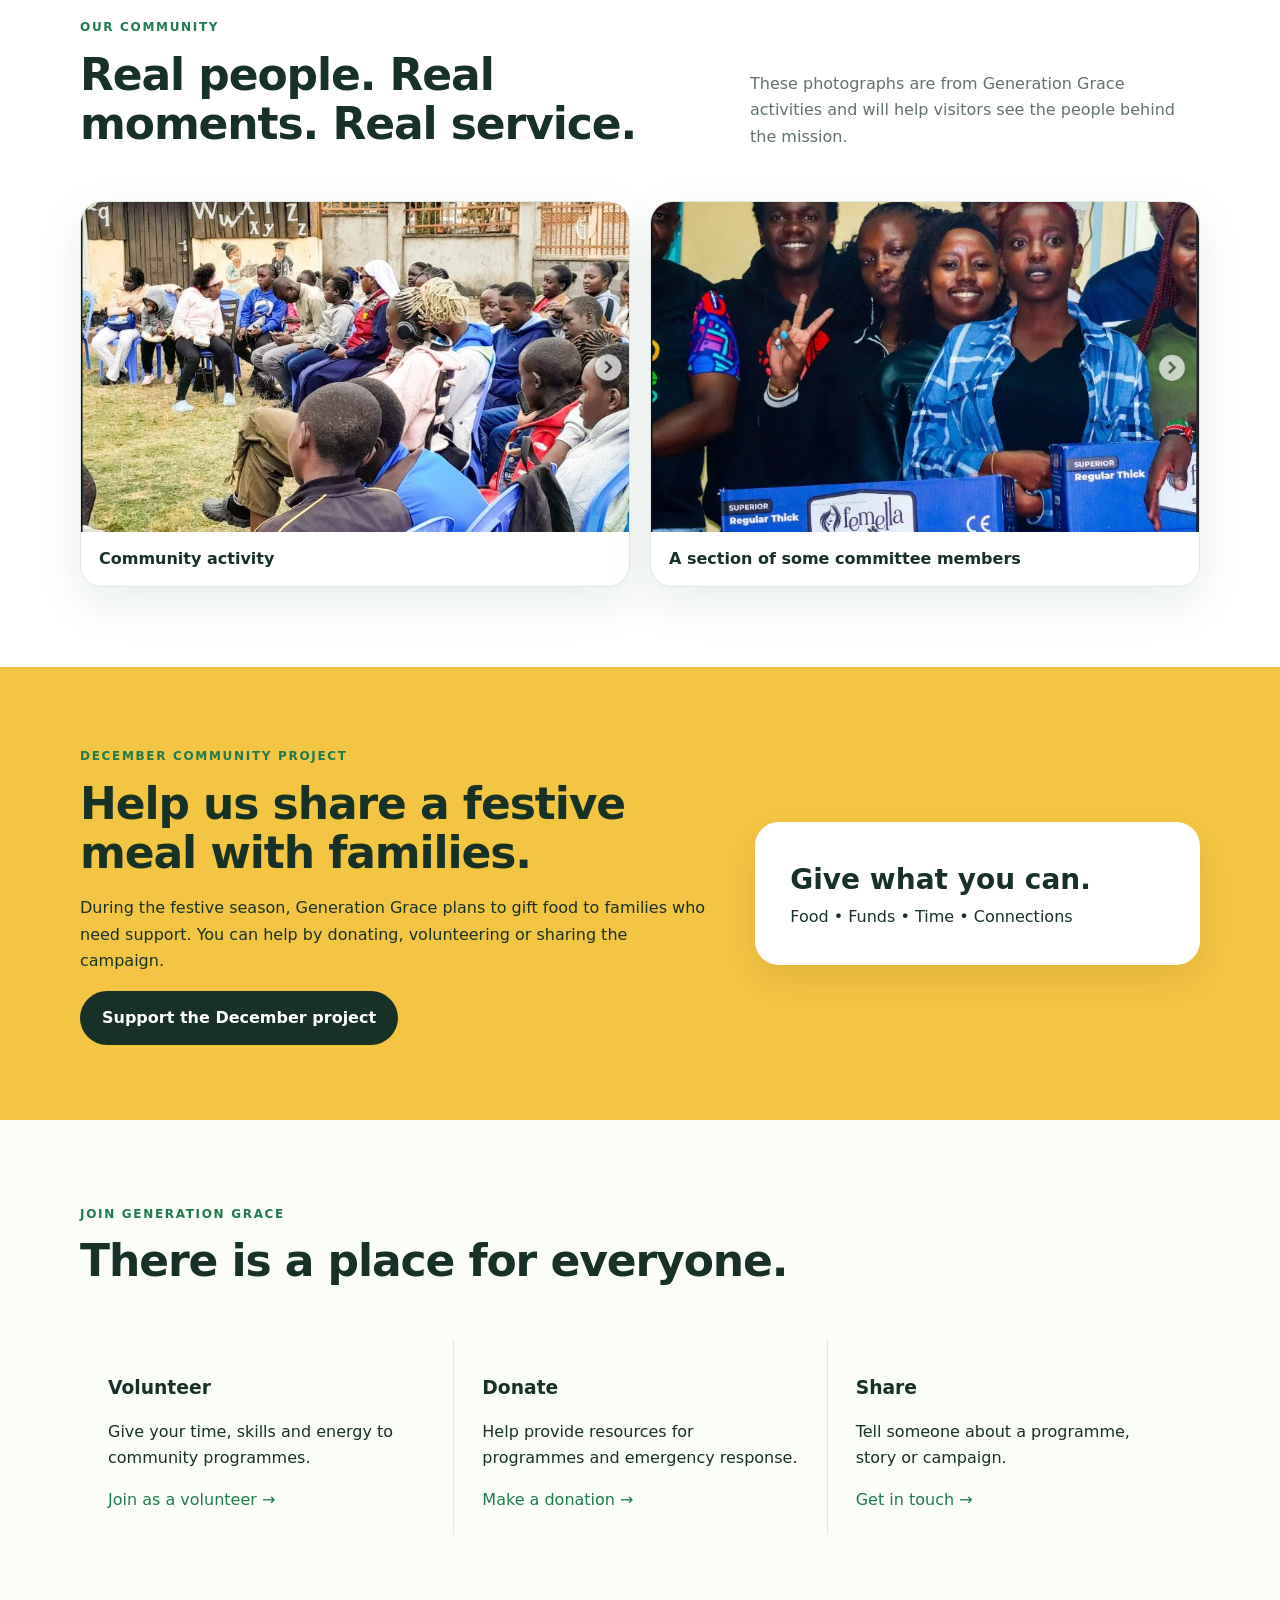
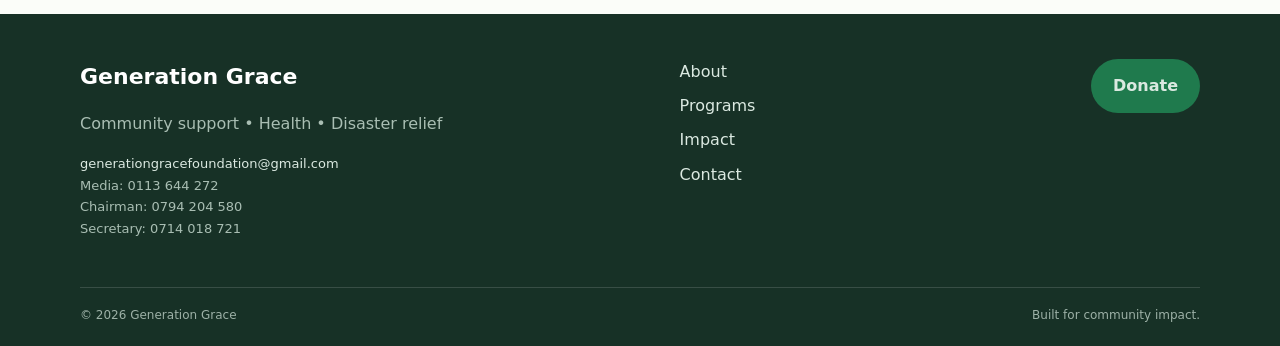
==== commit 7d6e81c4: "Update index.html" ====
--- a/index.html
+++ b/index.html
@@ -77,7 +77,7 @@
     </div>
     <div class="photo-grid">
       <figure><img src="assets/images/grace.jpg" alt="Children participating in a Generation Grace community activity"><figcaption>Community activity</figcaption></figure>
-      <figure><img src="assets/images/commitee.jpg" alt="Generation Grace commitee members"><figcaption>Community engagement</figcaption></figure>
+      <figure><img src="assets/images/commitee.jpg" alt="Generation Grace commitee members"><figcaption>A section of some committee members</figcaption></figure>
     </div>
   </div>
 </section>
